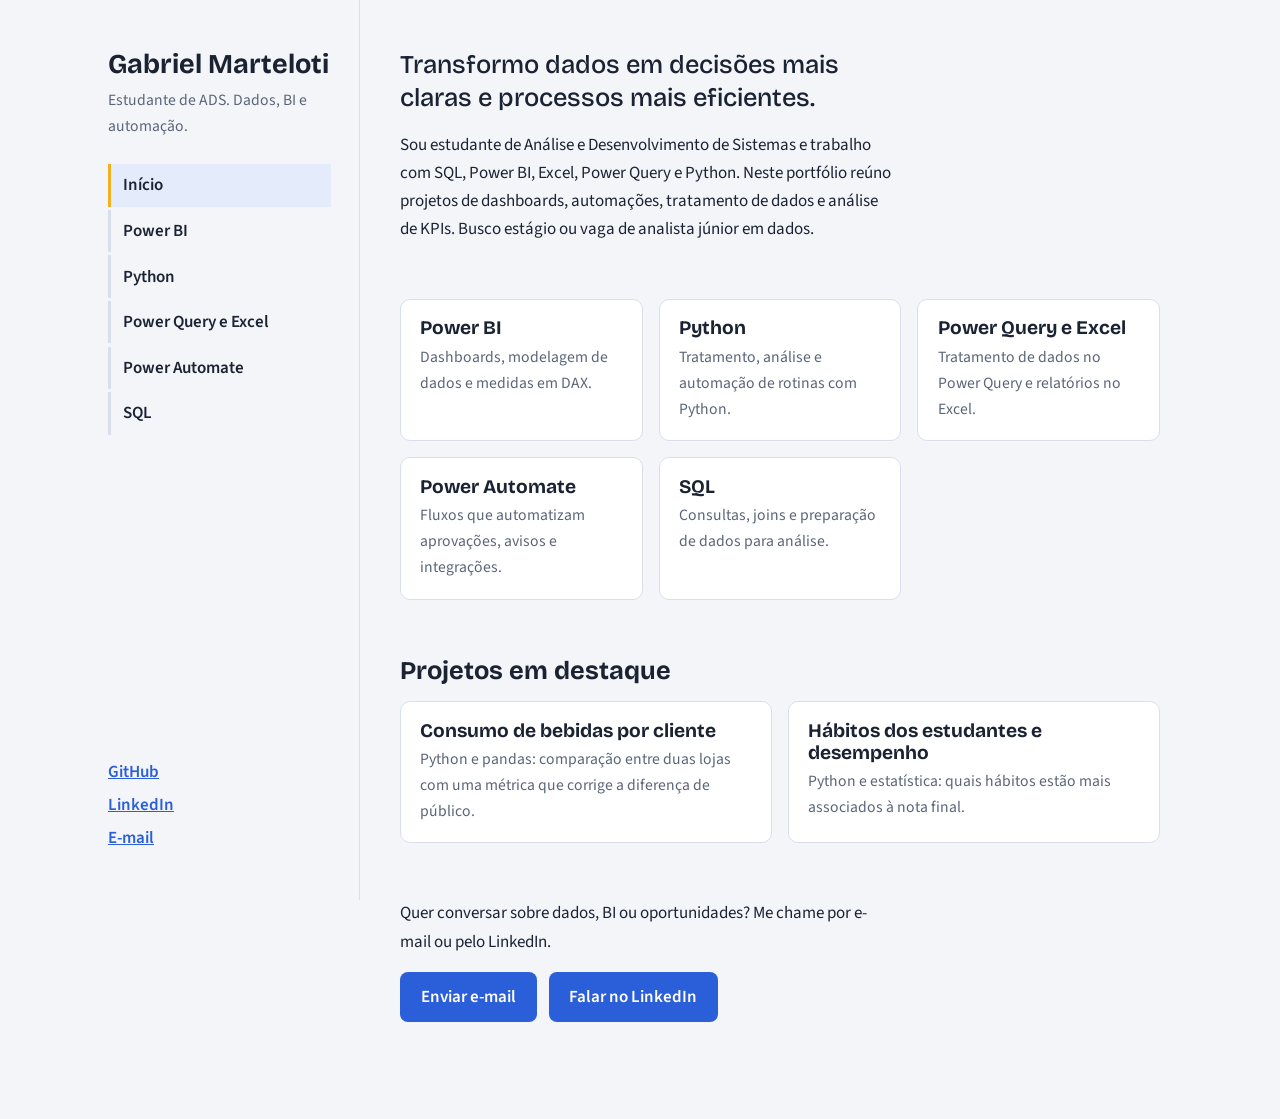
==== index.html @ fc74477e "Add files via upload" ====
<!DOCTYPE html>
<html lang="pt-BR">
<head>
<meta charset="utf-8">
<meta name="viewport" content="width=device-width, initial-scale=1">
<title>Portfólio de dados | Gabriel Marteloti</title>
<meta name="description" content="Portfólio de projetos de análise de dados de Gabriel Marteloti: Power BI, Python, Power Query, Power Automate e SQL.">
<link rel="preconnect" href="https://fonts.googleapis.com">
<link rel="preconnect" href="https://fonts.gstatic.com" crossorigin>
<link href="https://fonts.googleapis.com/css2?family=Bricolage+Grotesque:wght@500;700&family=Source+Sans+3:wght@400;600&display=swap" rel="stylesheet">
<link rel="stylesheet" href="style.css">
</head>
<body>
<div class="layout">
  <header class="rail">
    <div><a class="name" href="index.html">Gabriel Marteloti</a><p>Estudante de ADS. Dados, BI e automação.</p></div>
    <nav aria-label="Navegação">
      <a href="index.html" aria-current="page">Início</a>
      <a href="powerbi.html">Power BI</a>
      <a href="python.html">Python</a>
      <a href="powerquery.html">Power Query e Excel</a>
      <a href="powerautomate.html">Power Automate</a>
      <a href="sql.html">SQL</a>
    </nav>
    <div class="links"><a href="https://github.com/GabrielMarteloti">GitHub</a><a href="https://www.linkedin.com/in/gabriel-marteloti-815750329">LinkedIn</a><a href="mailto:gabrielcesarmarteloti@gmail.com">E-mail</a></div>
  </header>
  <main>
    <section>
      <p class="lead">Transformo dados em decisões mais claras e processos mais eficientes.</p>
      <p class="text">Sou estudante de Análise e Desenvolvimento de Sistemas e trabalho com SQL, Power BI, Excel, Power Query e Python. Neste portfólio reúno projetos de dashboards, automações, tratamento de dados e análise de KPIs. Busco estágio ou vaga de analista júnior em dados.</p>
    </section>
    <section>
      <div class="cards">
      <a class="card" href="powerbi.html"><h3>Power BI</h3><p>Dashboards, modelagem de dados e medidas em DAX.</p></a>
      <a class="card" href="python.html"><h3>Python</h3><p>Tratamento, análise e automação de rotinas com Python.</p></a>
      <a class="card" href="powerquery.html"><h3>Power Query e Excel</h3><p>Tratamento de dados no Power Query e relatórios no Excel.</p></a>
      <a class="card" href="powerautomate.html"><h3>Power Automate</h3><p>Fluxos que automatizam aprovações, avisos e integrações.</p></a>
      <a class="card" href="sql.html"><h3>SQL</h3><p>Consultas, joins e preparação de dados para análise.</p></a>
      </div>
    </section>
    <section>
      <h2 style="margin-bottom:1rem">Projetos em destaque</h2>
      <div class="cards">
        <a class="card" href="python.html#projeto-1"><h3>Consumo de bebidas por cliente</h3><p>Python e pandas: comparação entre duas lojas com uma métrica que corrige a diferença de público.</p></a>
        <a class="card" href="python.html#projeto-2"><h3>Hábitos dos estudantes e desempenho</h3><p>Python e estatística: quais hábitos estão mais associados à nota final.</p></a>
      </div>
    </section>
    <section>
      <p class="text">Quer conversar sobre dados, BI ou oportunidades? Me chame por e-mail ou pelo LinkedIn.</p>
      <p style="margin-top:1rem;display:flex;gap:.75rem;flex-wrap:wrap"><a class="cta" href="mailto:gabrielcesarmarteloti@gmail.com">Enviar e-mail</a><a class="cta" href="https://www.linkedin.com/in/gabriel-marteloti-815750329">Falar no LinkedIn</a></p>
    </section>
  </main>
</div>
<script src="script.js"></script>
</body>
</html>
---- style.css ----
:root{--bg:#f3f5f9;--surface:#fff;--ink:#1b2333;--muted:#5b6579;--line:#d9dfea;--blue:#2b5fd9;--amber:#f2b01e;--soft:#e4ecfc;--code:#0f1623;--codeink:#dbe4f5}
@media (prefers-color-scheme:dark){:root{--bg:#10151f;--surface:#171e2b;--ink:#e8ecf4;--muted:#9aa5ba;--line:#263045;--blue:#7ea2f5;--soft:#1d2a47;--code:#0b1018}}
*{box-sizing:border-box}html{scroll-behavior:smooth}
body{margin:0;background:var(--bg);color:var(--ink);font:400 1.0625rem/1.65 "Source Sans 3",system-ui,sans-serif}
h1,h2,h3,h4{font-family:"Bricolage Grotesque",system-ui,sans-serif;line-height:1.15;margin:0}
a{color:var(--blue)}a:focus-visible,button:focus-visible{outline:3px solid var(--amber);outline-offset:3px}
.layout{display:grid;grid-template-columns:280px 1fr;max-width:1120px;margin:0 auto}
.rail{position:sticky;top:0;align-self:start;height:100vh;padding:3rem 1.75rem;display:flex;flex-direction:column;gap:1.5rem;border-right:1px solid var(--line)}
.rail .name{font:700 1.7rem "Bricolage Grotesque",sans-serif;text-decoration:none;color:var(--ink)}
.rail p{margin:.4rem 0 0;color:var(--muted);font-size:.98rem}
.rail nav{display:flex;flex-direction:column;gap:.2rem}
.rail nav a{text-decoration:none;color:var(--ink);padding:.45rem .75rem;border-left:3px solid var(--line);font-weight:600}
.rail nav a:hover,.rail nav a[aria-current]{border-color:var(--amber);background:var(--soft)}
.links{margin-top:auto;display:flex;flex-direction:column;gap:.3rem;font-weight:600}
main{padding:3rem 2.5rem 5rem;min-width:0;display:flex;flex-direction:column;gap:3.5rem}
h1{font-size:2.4rem}.intro{max-width:62ch;color:var(--muted);margin:.75rem 0 0}
.lead{font:500 1.6rem/1.3 "Bricolage Grotesque",sans-serif;max-width:28ch;margin:0 0 1rem}
.text{max-width:62ch;margin:0}
.cards{display:grid;grid-template-columns:repeat(auto-fit,minmax(240px,1fr));gap:1rem}
.card{display:block;background:var(--surface);border:1px solid var(--line);border-radius:10px;padding:1.1rem 1.2rem;text-decoration:none;color:var(--ink)}
.card:hover{border-color:var(--blue)}.card h3{font-size:1.2rem;margin-bottom:.35rem}.card p{margin:0;color:var(--muted);font-size:.98rem}
.project{background:var(--surface);border:1px solid var(--line);border-radius:12px;padding:1.75rem;display:flex;flex-direction:column;gap:1.75rem}
.project>header h2{font-size:1.7rem}.tags{display:flex;flex-wrap:wrap;gap:.35rem;margin-top:.6rem}
.tags span{font-size:.85rem;font-weight:600;padding:.1rem .55rem;border-radius:4px;background:var(--soft);color:var(--blue)}
.block h3{font-size:1.15rem;margin-bottom:.7rem;padding-left:.7rem;border-left:3px solid var(--amber)}
.readme{border:1px solid var(--line);border-radius:8px;padding:1.1rem 1.25rem;max-width:72ch}
.readme h4{font-size:1rem;margin:1rem 0 .25rem}.readme h4:first-child{margin-top:0}.readme p,.readme ul{margin:0;color:var(--muted)}
.media{position:relative;aspect-ratio:16/9;border:2px dashed var(--line);border-radius:8px;display:grid;place-items:center;text-align:center;padding:1rem;color:var(--muted);overflow:hidden;background:var(--bg)}
.media iframe,.media video,.media img{position:absolute;inset:0;width:100%;height:100%;border:0;object-fit:contain}
.files{list-style:none;margin:0;padding:0;border:1px solid var(--line);border-radius:8px;overflow:hidden}
.files li{display:flex;flex-wrap:wrap;gap:.25rem 1rem;justify-content:space-between;padding:.7rem 1rem;border-top:1px solid var(--line)}
.files li:first-child{border-top:0}.files span{color:var(--muted);font-size:.95rem}
.code{border-radius:8px;overflow:hidden;background:var(--code);margin-bottom:.9rem}
.codebar{display:flex;justify-content:space-between;align-items:center;padding:.4rem .5rem .4rem 1rem;background:rgba(255,255,255,.07);color:var(--codeink);font-size:.9rem}
.codebar button{font:600 .85rem "Source Sans 3",sans-serif;padding:.25rem .7rem;border-radius:5px;border:1px solid rgba(255,255,255,.25);background:transparent;color:var(--codeink);cursor:pointer}
pre{margin:0;padding:1rem;overflow-x:auto;color:var(--codeink);font:.9rem/1.55 ui-monospace,Menlo,Consolas,monospace}
.repo{margin:0}.cta{display:inline-block;padding:.7rem 1.3rem;background:var(--blue);color:#fff;border-radius:8px;font-weight:600;text-decoration:none}
.note{color:var(--muted);font-size:.95rem;max-width:62ch;margin:0}
@media (max-width:820px){.layout{grid-template-columns:1fr}.rail{position:static;height:auto;border-right:0;border-bottom:1px solid var(--line);padding:1.75rem 1.25rem 1rem}
.rail nav{flex-direction:row;flex-wrap:wrap}.rail nav a{border-left:0;border-bottom:3px solid var(--line)}.links{margin-top:0;flex-direction:row;gap:1rem}
main{padding:2rem 1.25rem 4rem}.project{padding:1.1rem}h1{font-size:1.9rem}}
.gallery{display:grid;grid-template-columns:repeat(auto-fit,minmax(280px,1fr));gap:1rem}
.gallery a{display:block}.gallery img{width:100%;height:auto;border:1px solid var(--line);border-radius:8px;background:#fff}
.origin{border-left:3px solid var(--amber);padding:.6rem 1rem;background:var(--bg);border-radius:0 8px 8px 0;color:var(--muted);font-size:.97rem;max-width:72ch;margin:0}
.readme ol{margin:0;padding-left:1.2rem;color:var(--muted)}.readme li{margin:.15rem 0}
.minitable{width:100%;max-width:560px;border-collapse:collapse;font-size:.97rem;color:var(--muted)}
.minitable th,.minitable td{text-align:left;padding:.4rem .6rem;border-bottom:1px solid var(--line)}.minitable th{color:var(--ink)}
.actions{display:flex;flex-wrap:wrap;gap:.75rem;align-items:center;margin-top:.9rem}
@media (prefers-reduced-motion:reduce){html{scroll-behavior:auto}}
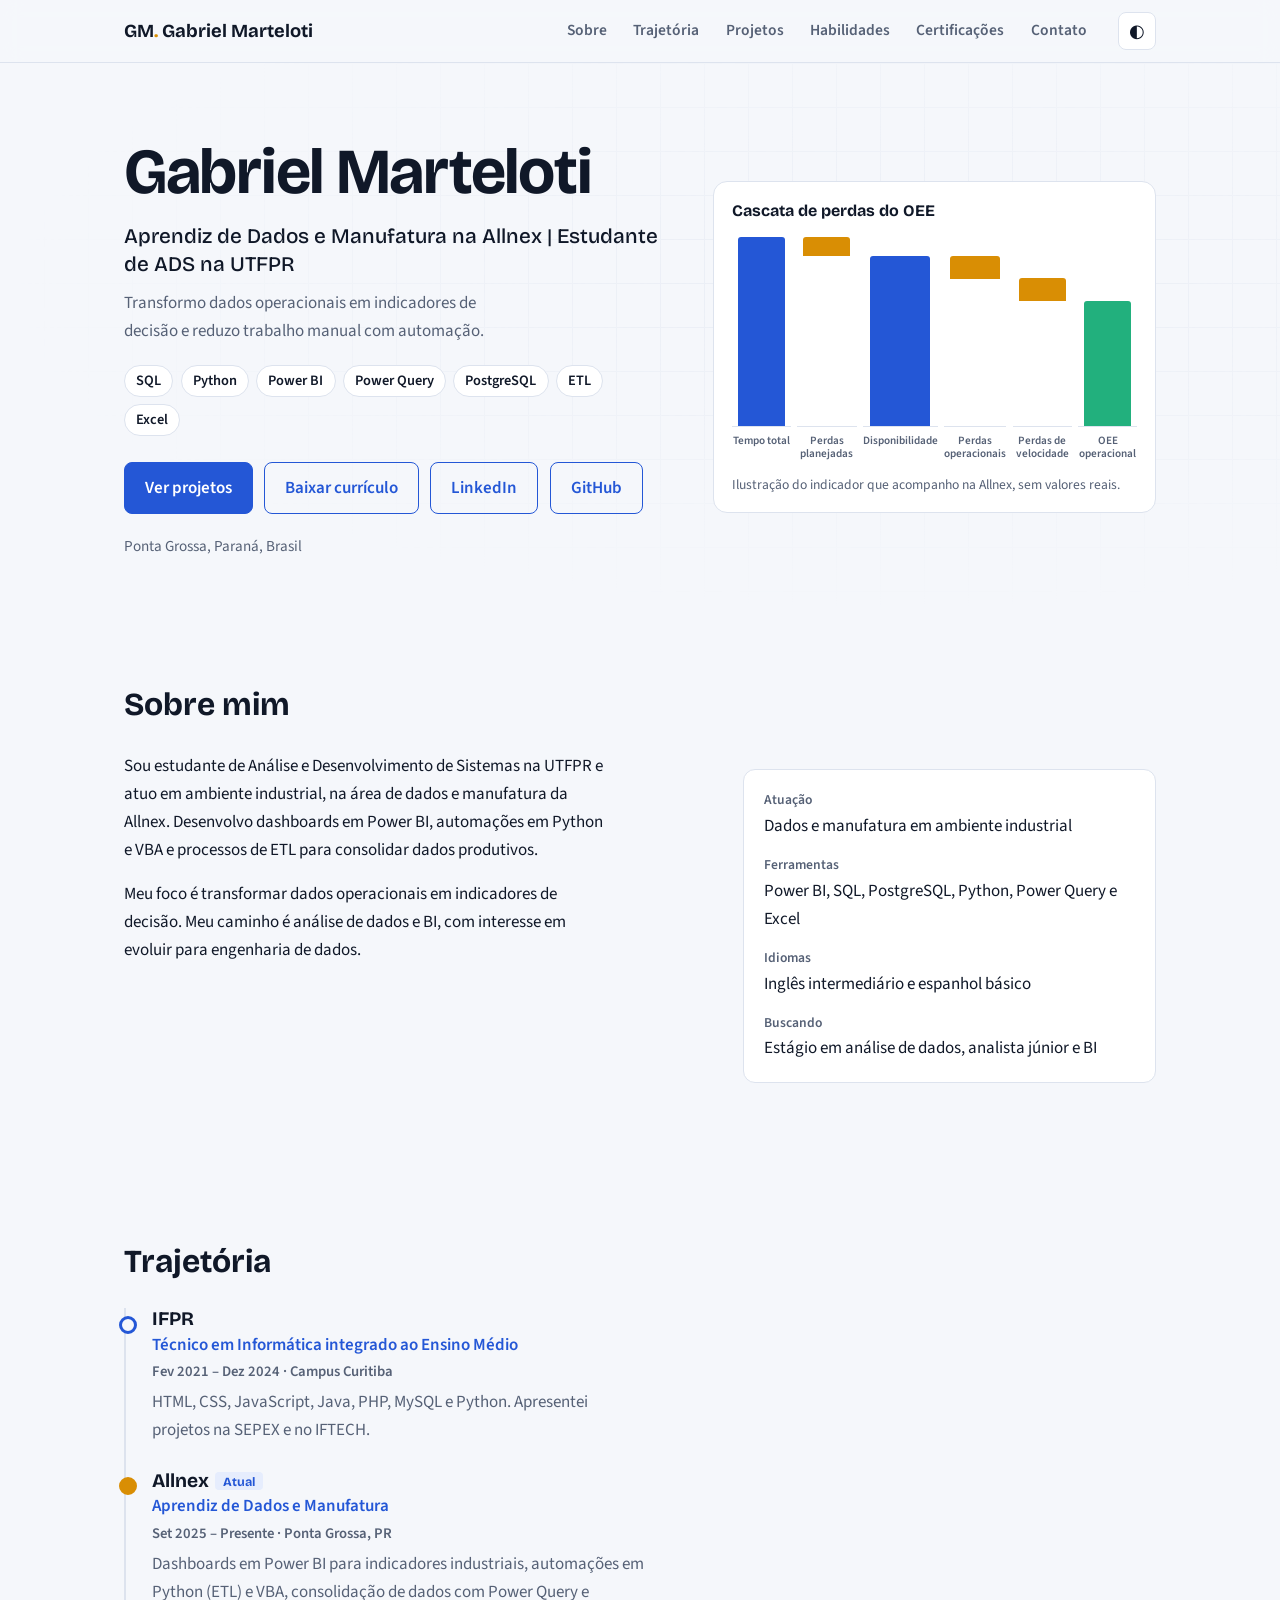
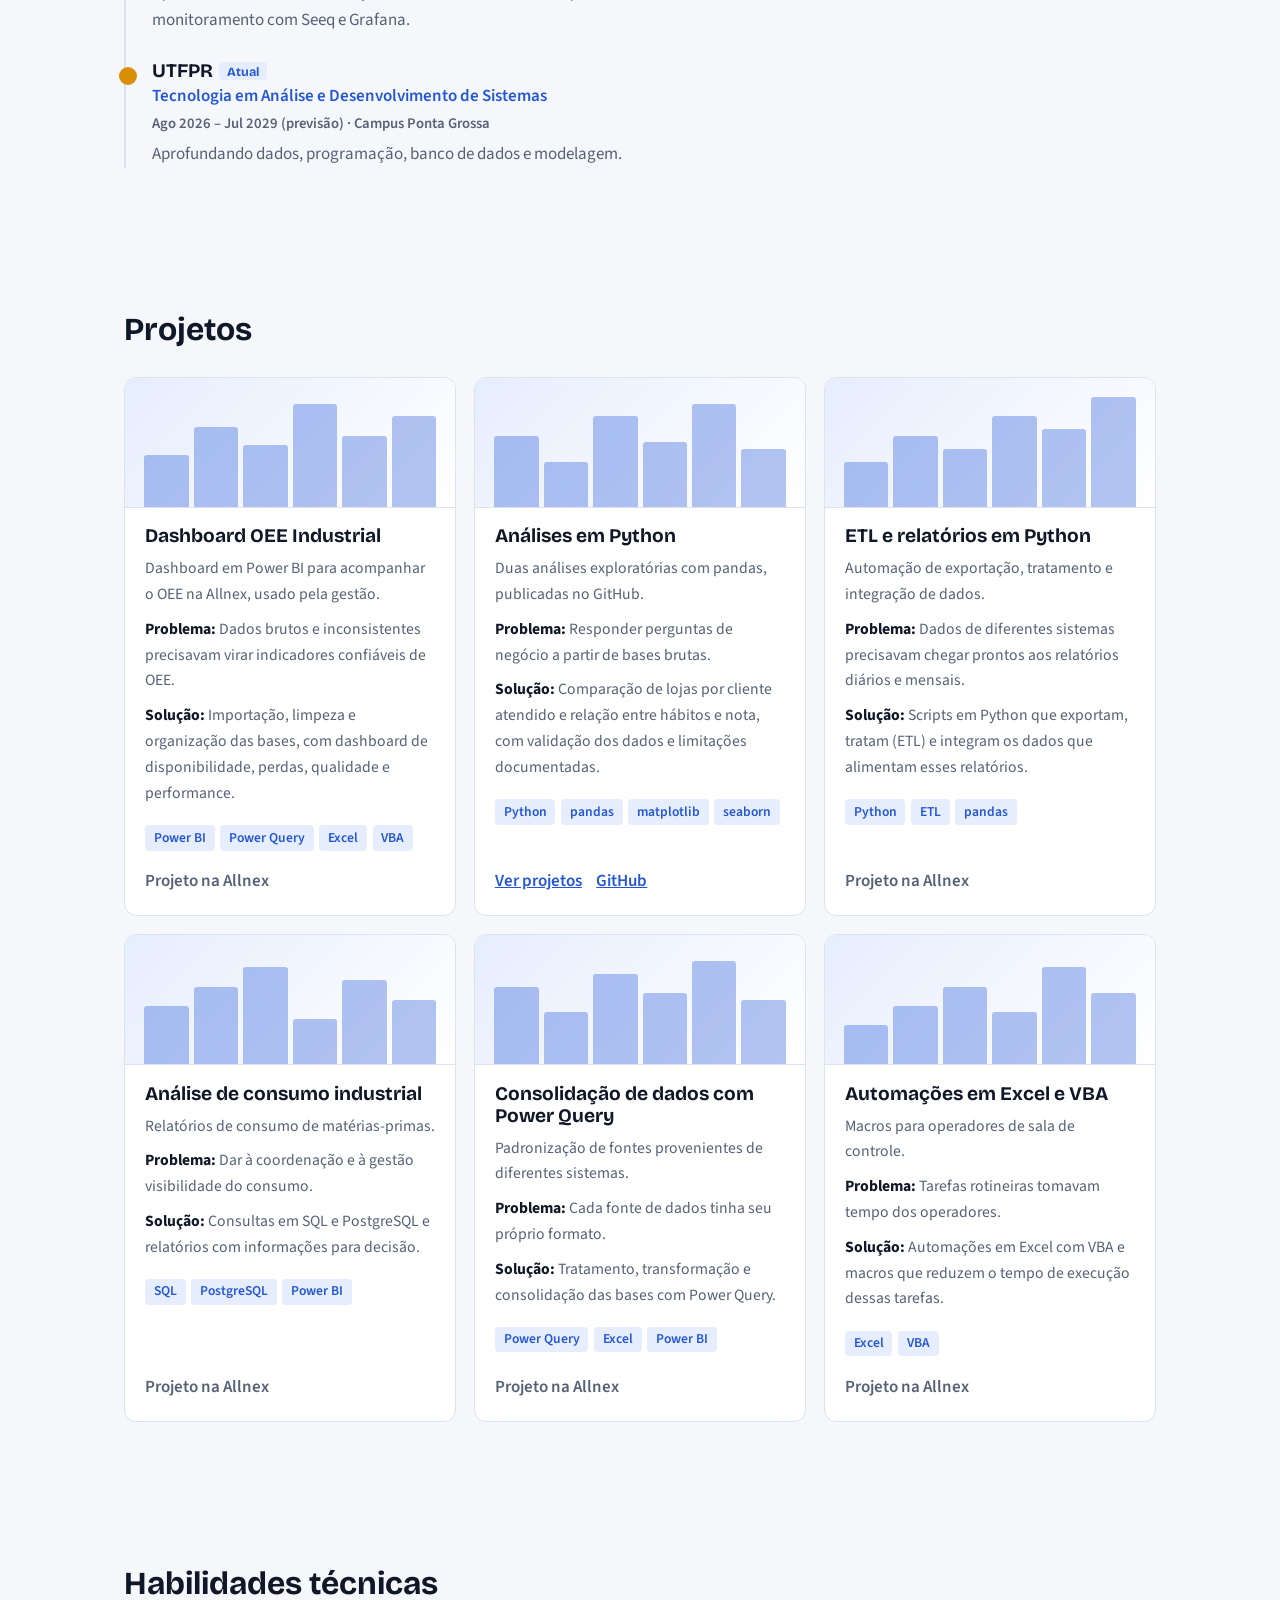
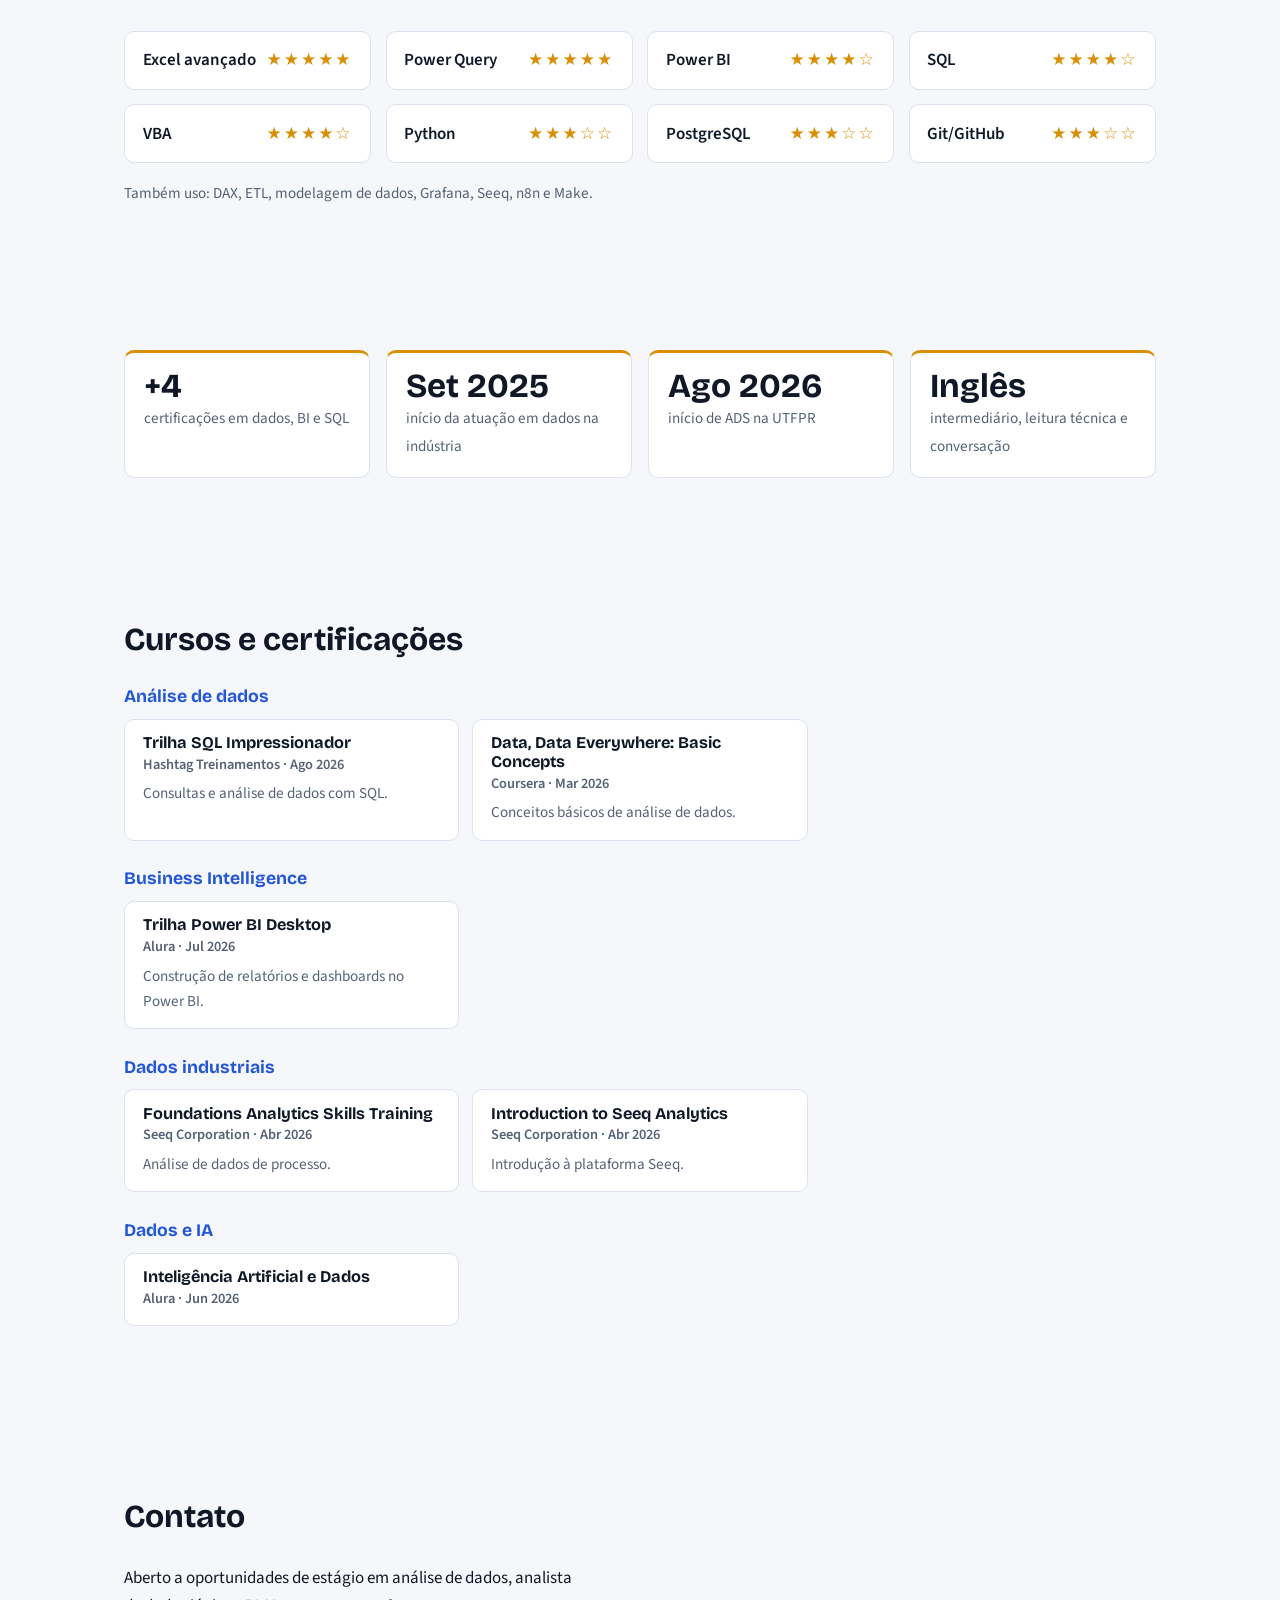
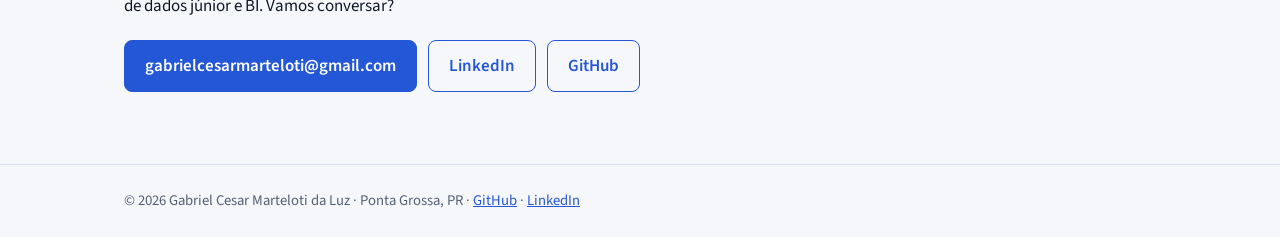
==== commit 2849a5e2: "Add files via upload" ====
--- a/index.html
+++ b/index.html
@@ -3,54 +3,99 @@
 <head>
 <meta charset="utf-8">
 <meta name="viewport" content="width=device-width, initial-scale=1">
-<title>Portfólio de dados | Gabriel Marteloti</title>
-<meta name="description" content="Portfólio de projetos de análise de dados de Gabriel Marteloti: Power BI, Python, Power Query, Power Automate e SQL.">
+<title>Analista de dados em formação | Gabriel Marteloti</title>
+<meta name="description" content="Portfólio de Gabriel Marteloti, aprendiz de dados na Allnex e estudante de ADS na UTFPR. SQL, Python, Power BI, Excel e Power Query.">
+<script>document.documentElement.classList.add('js');try{var t=localStorage.getItem('theme');if(t)document.documentElement.dataset.theme=t}catch(e){}</script>
 <link rel="preconnect" href="https://fonts.googleapis.com">
 <link rel="preconnect" href="https://fonts.gstatic.com" crossorigin>
 <link href="https://fonts.googleapis.com/css2?family=Bricolage+Grotesque:wght@500;700&family=Source+Sans+3:wght@400;600&display=swap" rel="stylesheet">
 <link rel="stylesheet" href="style.css">
 </head>
 <body>
-<div class="layout">
-  <header class="rail">
-    <div><a class="name" href="index.html">Gabriel Marteloti</a><p>Estudante de ADS. Dados, BI e automação.</p></div>
-    <nav aria-label="Navegação">
-      <a href="index.html" aria-current="page">Início</a>
-      <a href="powerbi.html">Power BI</a>
-      <a href="python.html">Python</a>
-      <a href="powerquery.html">Power Query e Excel</a>
-      <a href="powerautomate.html">Power Automate</a>
-      <a href="sql.html">SQL</a>
-    </nav>
-    <div class="links"><a href="https://github.com/GabrielMarteloti">GitHub</a><a href="https://www.linkedin.com/in/gabriel-marteloti-815750329">LinkedIn</a><a href="mailto:gabrielcesarmarteloti@gmail.com">E-mail</a></div>
-  </header>
-  <main>
-    <section>
-      <p class="lead">Transformo dados em decisões mais claras e processos mais eficientes.</p>
-      <p class="text">Sou estudante de Análise e Desenvolvimento de Sistemas e trabalho com SQL, Power BI, Excel, Power Query e Python. Neste portfólio reúno projetos de dashboards, automações, tratamento de dados e análise de KPIs. Busco estágio ou vaga de analista júnior em dados.</p>
-    </section>
-    <section>
-      <div class="cards">
-      <a class="card" href="powerbi.html"><h3>Power BI</h3><p>Dashboards, modelagem de dados e medidas em DAX.</p></a>
-      <a class="card" href="python.html"><h3>Python</h3><p>Tratamento, análise e automação de rotinas com Python.</p></a>
-      <a class="card" href="powerquery.html"><h3>Power Query e Excel</h3><p>Tratamento de dados no Power Query e relatórios no Excel.</p></a>
-      <a class="card" href="powerautomate.html"><h3>Power Automate</h3><p>Fluxos que automatizam aprovações, avisos e integrações.</p></a>
-      <a class="card" href="sql.html"><h3>SQL</h3><p>Consultas, joins e preparação de dados para análise.</p></a>
-      </div>
-    </section>
-    <section>
-      <h2 style="margin-bottom:1rem">Projetos em destaque</h2>
-      <div class="cards">
-        <a class="card" href="python.html#projeto-1"><h3>Consumo de bebidas por cliente</h3><p>Python e pandas: comparação entre duas lojas com uma métrica que corrige a diferença de público.</p></a>
-        <a class="card" href="python.html#projeto-2"><h3>Hábitos dos estudantes e desempenho</h3><p>Python e estatística: quais hábitos estão mais associados à nota final.</p></a>
-      </div>
-    </section>
-    <section>
-      <p class="text">Quer conversar sobre dados, BI ou oportunidades? Me chame por e-mail ou pelo LinkedIn.</p>
-      <p style="margin-top:1rem;display:flex;gap:.75rem;flex-wrap:wrap"><a class="cta" href="mailto:gabrielcesarmarteloti@gmail.com">Enviar e-mail</a><a class="cta" href="https://www.linkedin.com/in/gabriel-marteloti-815750329">Falar no LinkedIn</a></p>
-    </section>
-  </main>
-</div>
+<header class="top"><div class="wrap">
+  <a class="brand" href="index.html">GM<b>.</b> <span>Gabriel Marteloti</span></a>
+  <nav aria-label="Principal"><a href="#sobre">Sobre</a><a href="#trajetoria">Trajetória</a><a href="#projetos">Projetos</a><a href="#habilidades">Habilidades</a><a href="#certificacoes">Certificações</a><a href="#contato">Contato</a></nav>
+  <button class="theme" type="button" aria-label="Alternar tema claro e escuro">◐</button>
+</div></header>
+<main>
+<section class="hero"><div class="wrap">
+  <div>
+    <h1>Gabriel Marteloti</h1>
+    <p class="role">Aprendiz de Dados e Manufatura na Allnex | Estudante de ADS na UTFPR</p>
+    <p class="pitch">Transformo dados operacionais em indicadores de decisão e reduzo trabalho manual com automação.</p>
+    <div class="chips"><span>SQL</span><span>Python</span><span>Power BI</span><span>Power Query</span><span>PostgreSQL</span><span>ETL</span><span>Excel</span></div>
+    <div class="btns">
+      <a class="btn" href="#projetos">Ver projetos</a>
+      <a class="btn ghost" href="curriculo-gabriel-marteloti.pdf" download>Baixar currículo</a>
+      <a class="btn ghost" href="https://www.linkedin.com/in/gabriel-marteloti-815750329">LinkedIn</a>
+      <a class="btn ghost" href="https://github.com/GabrielMarteloti">GitHub</a>
+    </div>
+    <p class="loc">Ponta Grossa, Paraná, Brasil</p>
+  </div>
+  <figure class="fig" style="margin:0">
+    <h2>Cascata de perdas do OEE</h2>
+    <div class="wf" role="img" aria-label="Gráfico ilustrativo de cascata do OEE, do tempo total até o OEE operacional"><div class="col"><div class="stack"><div class="b total" style="--b:0%;--h:100%;--i:0"></div></div><span>Tempo total</span></div><div class="col"><div class="stack"><div class="b loss" style="--b:90%;--h:10%;--i:1"></div></div><span>Perdas planejadas</span></div><div class="col"><div class="stack"><div class="b total" style="--b:0%;--h:90%;--i:2"></div></div><span>Disponibilidade</span></div><div class="col"><div class="stack"><div class="b loss" style="--b:78%;--h:12%;--i:3"></div></div><span>Perdas operacionais</span></div><div class="col"><div class="stack"><div class="b loss" style="--b:66%;--h:12%;--i:4"></div></div><span>Perdas de velocidade</span></div><div class="col"><div class="stack"><div class="b final" style="--b:0%;--h:66%;--i:5"></div></div><span>OEE operacional</span></div></div>
+    <p>Ilustração do indicador que acompanho na Allnex, sem valores reais.</p>
+  </figure>
+</div></section>
+
+<section class="s" id="sobre"><div class="wrap">
+  <h2 class="reveal">Sobre mim</h2>
+  <div class="about reveal">
+    <div>
+      <p>Sou estudante de Análise e Desenvolvimento de Sistemas na UTFPR e atuo em ambiente industrial, na área de dados e manufatura da Allnex. Desenvolvo dashboards em Power BI, automações em Python e VBA e processos de ETL para consolidar dados produtivos.</p>
+      <p>Meu foco é transformar dados operacionais em indicadores de decisão. Meu caminho é análise de dados e BI, com interesse em evoluir para engenharia de dados.</p>
+    </div>
+    <dl class="facts">
+      <div><dt>Atuação</dt><dd>Dados e manufatura em ambiente industrial</dd></div>
+      <div><dt>Ferramentas</dt><dd>Power BI, SQL, PostgreSQL, Python, Power Query e Excel</dd></div>
+      <div><dt>Idiomas</dt><dd>Inglês intermediário e espanhol básico</dd></div>
+      <div><dt>Buscando</dt><dd>Estágio em análise de dados, analista júnior e BI</dd></div>
+    </dl>
+  </div>
+</div></section>
+
+<section class="s" id="trajetoria"><div class="wrap">
+  <h2 class="reveal">Trajetória</h2>
+  <ol class="tl"><li class="reveal"><h3>IFPR</h3><div class="who">Técnico em Informática integrado ao Ensino Médio</div><div class="when">Fev 2021 – Dez 2024 · Campus Curitiba</div><p>HTML, CSS, JavaScript, Java, PHP, MySQL e Python. Apresentei projetos na SEPEX e no IFTECH.</p></li><li class="reveal now"><h3>Allnex<span class=badge>Atual</span></h3><div class="who">Aprendiz de Dados e Manufatura</div><div class="when">Set 2025 – Presente · Ponta Grossa, PR</div><p>Dashboards em Power BI para indicadores industriais, automações em Python (ETL) e VBA, consolidação de dados com Power Query e monitoramento com Seeq e Grafana.</p></li><li class="reveal now"><h3>UTFPR<span class=badge>Atual</span></h3><div class="who">Tecnologia em Análise e Desenvolvimento de Sistemas</div><div class="when">Ago 2026 – Jul 2029 (previsão) · Campus Ponta Grossa</div><p>Aprofundando dados, programação, banco de dados e modelagem.</p></li></ol>
+</div></section>
+
+<section class="s" id="projetos"><div class="wrap">
+  <h2 class="reveal">Projetos</h2>
+  <div class="grid"><article class="pc reveal"><div class="thumb"><i style="height:40%"></i><i style="height:62%"></i><i style="height:48%"></i><i style="height:80%"></i><i style="height:55%"></i><i style="height:70%"></i><img src="imagens/projetos/oee.png" alt="Prévia do projeto Dashboard OEE Industrial" onerror="this.remove()"></div><div class="pcb"><h3>Dashboard OEE Industrial</h3><p>Dashboard em Power BI para acompanhar o OEE na Allnex, usado pela gestão.</p><p><strong>Problema:</strong> Dados brutos e inconsistentes precisavam virar indicadores confiáveis de OEE.</p><p><strong>Solução:</strong> Importação, limpeza e organização das bases, com dashboard de disponibilidade, perdas, qualidade e performance.</p><div class="tags"><span>Power BI</span><span>Power Query</span><span>Excel</span><span>VBA</span></div><div class="links"><span class="soon">Projeto na Allnex</span></div></div></article><article class="pc reveal"><div class="thumb"><i style="height:55%"></i><i style="height:35%"></i><i style="height:70%"></i><i style="height:50%"></i><i style="height:80%"></i><i style="height:45%"></i><img src="imagens/projetos/py.png" alt="Prévia do projeto Análises em Python" onerror="this.remove()"></div><div class="pcb"><h3>Análises em Python</h3><p>Duas análises exploratórias com pandas, publicadas no GitHub.</p><p><strong>Problema:</strong> Responder perguntas de negócio a partir de bases brutas.</p><p><strong>Solução:</strong> Comparação de lojas por cliente atendido e relação entre hábitos e nota, com validação dos dados e limitações documentadas.</p><div class="tags"><span>Python</span><span>pandas</span><span>matplotlib</span><span>seaborn</span></div><div class="links"><a href="python.html">Ver projetos</a><a href="https://github.com/GabrielMarteloti">GitHub</a></div></div></article><article class="pc reveal"><div class="thumb"><i style="height:35%"></i><i style="height:55%"></i><i style="height:45%"></i><i style="height:70%"></i><i style="height:60%"></i><i style="height:85%"></i><img src="imagens/projetos/etl.png" alt="Prévia do projeto ETL e relatórios em Python" onerror="this.remove()"></div><div class="pcb"><h3>ETL e relatórios em Python</h3><p>Automação de exportação, tratamento e integração de dados.</p><p><strong>Problema:</strong> Dados de diferentes sistemas precisavam chegar prontos aos relatórios diários e mensais.</p><p><strong>Solução:</strong> Scripts em Python que exportam, tratam (ETL) e integram os dados que alimentam esses relatórios.</p><div class="tags"><span>Python</span><span>ETL</span><span>pandas</span></div><div class="links"><span class="soon">Projeto na Allnex</span></div></div></article><article class="pc reveal"><div class="thumb"><i style="height:45%"></i><i style="height:60%"></i><i style="height:75%"></i><i style="height:35%"></i><i style="height:65%"></i><i style="height:50%"></i><img src="imagens/projetos/sql.png" alt="Prévia do projeto Análise de consumo industrial" onerror="this.remove()"></div><div class="pcb"><h3>Análise de consumo industrial</h3><p>Relatórios de consumo de matérias-primas.</p><p><strong>Problema:</strong> Dar à coordenação e à gestão visibilidade do consumo.</p><p><strong>Solução:</strong> Consultas em SQL e PostgreSQL e relatórios com informações para decisão.</p><div class="tags"><span>SQL</span><span>PostgreSQL</span><span>Power BI</span></div><div class="links"><span class="soon">Projeto na Allnex</span></div></div></article><article class="pc reveal"><div class="thumb"><i style="height:60%"></i><i style="height:40%"></i><i style="height:70%"></i><i style="height:55%"></i><i style="height:80%"></i><i style="height:50%"></i><img src="imagens/projetos/pq.png" alt="Prévia do projeto Consolidação de dados com Power Query" onerror="this.remove()"></div><div class="pcb"><h3>Consolidação de dados com Power Query</h3><p>Padronização de fontes provenientes de diferentes sistemas.</p><p><strong>Problema:</strong> Cada fonte de dados tinha seu próprio formato.</p><p><strong>Solução:</strong> Tratamento, transformação e consolidação das bases com Power Query.</p><div class="tags"><span>Power Query</span><span>Excel</span><span>Power BI</span></div><div class="links"><span class="soon">Projeto na Allnex</span></div></div></article><article class="pc reveal"><div class="thumb"><i style="height:30%"></i><i style="height:45%"></i><i style="height:60%"></i><i style="height:40%"></i><i style="height:75%"></i><i style="height:55%"></i><img src="imagens/projetos/vba.png" alt="Prévia do projeto Automações em Excel e VBA" onerror="this.remove()"></div><div class="pcb"><h3>Automações em Excel e VBA</h3><p>Macros para operadores de sala de controle.</p><p><strong>Problema:</strong> Tarefas rotineiras tomavam tempo dos operadores.</p><p><strong>Solução:</strong> Automações em Excel com VBA e macros que reduzem o tempo de execução dessas tarefas.</p><div class="tags"><span>Excel</span><span>VBA</span></div><div class="links"><span class="soon">Projeto na Allnex</span></div></div></article></div>
+</div></section>
+
+<section class="s" id="habilidades"><div class="wrap">
+  <h2 class="reveal">Habilidades técnicas</h2>
+  <div class="skills"><div class="sk reveal"><b>Excel avançado</b><span class="st" role="img" aria-label="5 de 5">★★★★★</span></div><div class="sk reveal"><b>Power Query</b><span class="st" role="img" aria-label="5 de 5">★★★★★</span></div><div class="sk reveal"><b>Power BI</b><span class="st" role="img" aria-label="4 de 5">★★★★☆</span></div><div class="sk reveal"><b>SQL</b><span class="st" role="img" aria-label="4 de 5">★★★★☆</span></div><div class="sk reveal"><b>VBA</b><span class="st" role="img" aria-label="4 de 5">★★★★☆</span></div><div class="sk reveal"><b>Python</b><span class="st" role="img" aria-label="3 de 5">★★★☆☆</span></div><div class="sk reveal"><b>PostgreSQL</b><span class="st" role="img" aria-label="3 de 5">★★★☆☆</span></div><div class="sk reveal"><b>Git/GitHub</b><span class="st" role="img" aria-label="3 de 5">★★★☆☆</span></div></div>
+  <p class="note reveal" style="margin-top:1.1rem">Também uso: DAX, ETL, modelagem de dados, Grafana, Seeq, n8n e Make.</p>
+</div></section>
+
+<section class="s"><div class="wrap">
+  <div class="stats reveal">
+    <div class="stat"><strong data-count="6">+6</strong><span>certificações em dados, BI e SQL</span></div>
+    <div class="stat"><strong>Set 2025</strong><span>início da atuação em dados na indústria</span></div>
+    <div class="stat"><strong>Ago 2026</strong><span>início de ADS na UTFPR</span></div>
+    <div class="stat"><strong>Inglês</strong><span>intermediário, leitura técnica e conversação</span></div>
+  </div>
+</div></section>
+
+<section class="s" id="certificacoes"><div class="wrap">
+  <h2 class="reveal">Cursos e certificações</h2>
+  <div class="cgroup"><h3>Análise de dados</h3><div class="cgrid"><div class="cc reveal"><h4>Trilha SQL Impressionador</h4><div class=meta>Hashtag Treinamentos · Ago 2026</div><p>Consultas e análise de dados com SQL.</p></div><div class="cc reveal"><h4>Data, Data Everywhere: Basic Concepts</h4><div class=meta>Coursera · Mar 2026</div><p>Conceitos básicos de análise de dados.</p></div></div></div><div class="cgroup"><h3>Business Intelligence</h3><div class="cgrid"><div class="cc reveal"><h4>Trilha Power BI Desktop</h4><div class=meta>Alura · Jul 2026</div><p>Construção de relatórios e dashboards no Power BI.</p></div></div></div><div class="cgroup"><h3>Dados industriais</h3><div class="cgrid"><div class="cc reveal"><h4>Foundations Analytics Skills Training</h4><div class=meta>Seeq Corporation · Abr 2026</div><p>Análise de dados de processo.</p></div><div class="cc reveal"><h4>Introduction to Seeq Analytics</h4><div class=meta>Seeq Corporation · Abr 2026</div><p>Introdução à plataforma Seeq.</p></div></div></div><div class="cgroup"><h3>Dados e IA</h3><div class="cgrid"><div class="cc reveal"><h4>Inteligência Artificial e Dados</h4><div class=meta>Alura · Jun 2026</div></div></div></div>
+</div></section>
+
+<section class="s contact" id="contato"><div class="wrap">
+  <h2 class="reveal">Contato</h2>
+  <p class="reveal">Aberto a oportunidades de estágio em análise de dados, analista de dados júnior e BI. Vamos conversar?</p>
+  <div class="btns reveal">
+    <a class="btn" href="mailto:gabrielcesarmarteloti@gmail.com">gabrielcesarmarteloti@gmail.com</a>
+    <a class="btn ghost" href="https://www.linkedin.com/in/gabriel-marteloti-815750329">LinkedIn</a>
+    <a class="btn ghost" href="https://github.com/GabrielMarteloti">GitHub</a>
+  </div>
+</div></section>
+</main>
+<footer><div class="wrap">© 2026 Gabriel Cesar Marteloti da Luz · Ponta Grossa, PR · <a href="https://github.com/GabrielMarteloti">GitHub</a> · <a href="https://www.linkedin.com/in/gabriel-marteloti-815750329">LinkedIn</a></div></footer>
 <script src="script.js"></script>
 </body>
 </html>
--- a/style.css
+++ b/style.css
@@ -1,49 +1,96 @@
-:root{--bg:#f3f5f9;--surface:#fff;--ink:#1b2333;--muted:#5b6579;--line:#d9dfea;--blue:#2b5fd9;--amber:#f2b01e;--soft:#e4ecfc;--code:#0f1623;--codeink:#dbe4f5}
-@media (prefers-color-scheme:dark){:root{--bg:#10151f;--surface:#171e2b;--ink:#e8ecf4;--muted:#9aa5ba;--line:#263045;--blue:#7ea2f5;--soft:#1d2a47;--code:#0b1018}}
-*{box-sizing:border-box}html{scroll-behavior:smooth}
+:root{--bg:#f5f7fb;--surface:#fff;--ink:#101828;--muted:#566176;--line:#dde3ee;--blue:#2457d6;--soft:#e6edfd;--amber:#d98e04;--code:#0f1623;--codeink:#dbe4f5}
+@media (prefers-color-scheme:dark){:root:not([data-theme="light"]){--bg:#0a0f1a;--surface:#121a2a;--ink:#e8edf7;--muted:#97a4bd;--line:#223049;--blue:#6e9bff;--soft:#172544;--amber:#f2b01e;--code:#070b12}}
+:root[data-theme="dark"]{--bg:#0a0f1a;--surface:#121a2a;--ink:#e8edf7;--muted:#97a4bd;--line:#223049;--blue:#6e9bff;--soft:#172544;--amber:#f2b01e;--code:#070b12}
+*{box-sizing:border-box}html{scroll-behavior:smooth;scroll-padding-top:70px}
 body{margin:0;background:var(--bg);color:var(--ink);font:400 1.0625rem/1.65 "Source Sans 3",system-ui,sans-serif}
 h1,h2,h3,h4{font-family:"Bricolage Grotesque",system-ui,sans-serif;line-height:1.15;margin:0}
 a{color:var(--blue)}a:focus-visible,button:focus-visible{outline:3px solid var(--amber);outline-offset:3px}
-.layout{display:grid;grid-template-columns:280px 1fr;max-width:1120px;margin:0 auto}
-.rail{position:sticky;top:0;align-self:start;height:100vh;padding:3rem 1.75rem;display:flex;flex-direction:column;gap:1.5rem;border-right:1px solid var(--line)}
-.rail .name{font:700 1.7rem "Bricolage Grotesque",sans-serif;text-decoration:none;color:var(--ink)}
-.rail p{margin:.4rem 0 0;color:var(--muted);font-size:.98rem}
-.rail nav{display:flex;flex-direction:column;gap:.2rem}
-.rail nav a{text-decoration:none;color:var(--ink);padding:.45rem .75rem;border-left:3px solid var(--line);font-weight:600}
-.rail nav a:hover,.rail nav a[aria-current]{border-color:var(--amber);background:var(--soft)}
-.links{margin-top:auto;display:flex;flex-direction:column;gap:.3rem;font-weight:600}
-main{padding:3rem 2.5rem 5rem;min-width:0;display:flex;flex-direction:column;gap:3.5rem}
-h1{font-size:2.4rem}.intro{max-width:62ch;color:var(--muted);margin:.75rem 0 0}
-.lead{font:500 1.6rem/1.3 "Bricolage Grotesque",sans-serif;max-width:28ch;margin:0 0 1rem}
-.text{max-width:62ch;margin:0}
-.cards{display:grid;grid-template-columns:repeat(auto-fit,minmax(240px,1fr));gap:1rem}
-.card{display:block;background:var(--surface);border:1px solid var(--line);border-radius:10px;padding:1.1rem 1.2rem;text-decoration:none;color:var(--ink)}
-.card:hover{border-color:var(--blue)}.card h3{font-size:1.2rem;margin-bottom:.35rem}.card p{margin:0;color:var(--muted);font-size:.98rem}
+.wrap{max-width:1080px;margin:0 auto;padding:0 1.5rem}
+.top{position:sticky;top:0;z-index:20;background:color-mix(in srgb,var(--bg) 88%,transparent);backdrop-filter:blur(10px);border-bottom:1px solid var(--line)}
+.top .wrap{display:flex;align-items:center;gap:1.25rem;height:62px}
+.brand{font:700 1.15rem "Bricolage Grotesque",sans-serif;color:var(--ink);text-decoration:none;white-space:nowrap}
+.brand b{color:var(--amber)}
+.top nav{display:flex;gap:.25rem;margin-left:auto;overflow-x:auto;scrollbar-width:none}
+.top nav a{color:var(--muted);text-decoration:none;font-weight:600;font-size:.97rem;padding:.4rem .7rem;border-radius:6px;white-space:nowrap}
+.top nav a:hover{color:var(--ink);background:var(--soft)}
+.theme{font-size:1.1rem;width:38px;height:38px;border-radius:8px;border:1px solid var(--line);background:var(--surface);color:var(--ink);cursor:pointer;flex:none}
+section.s{padding:4.5rem 0}section.s h2{font-size:2rem;margin-bottom:1.75rem}
+.hero{position:relative;padding:4.5rem 0 3.5rem;overflow:hidden}
+.hero::before{content:"";position:absolute;inset:0;background-image:linear-gradient(var(--line) 1px,transparent 1px),linear-gradient(90deg,var(--line) 1px,transparent 1px);background-size:44px 44px;opacity:.5;-webkit-mask-image:radial-gradient(ellipse at 70% 40%,#000 0,transparent 70%);mask-image:radial-gradient(ellipse at 70% 40%,#000 0,transparent 70%)}
+.hero .wrap{position:relative;display:grid;grid-template-columns:1.1fr .9fr;gap:3rem;align-items:center}
+.hero h1{font-size:clamp(2.6rem,6vw,4rem);letter-spacing:-.02em}
+.role{font:500 1.3rem/1.35 "Bricolage Grotesque",sans-serif;margin:.9rem 0 .6rem}
+.pitch{color:var(--muted);max-width:46ch;margin:0 0 1.25rem}
+.chips{display:flex;flex-wrap:wrap;gap:.45rem;margin-bottom:1.6rem}
+.chips span{font-weight:600;font-size:.9rem;padding:.2rem .7rem;border:1px solid var(--line);border-radius:999px;background:var(--surface)}
+.btns{display:flex;flex-wrap:wrap;gap:.7rem}
+.btn,.cta{display:inline-block;padding:.7rem 1.25rem;border-radius:8px;font-weight:600;text-decoration:none;border:1px solid var(--blue);background:var(--blue);color:#fff}
+.dark-text{color:#fff}
+.btn.ghost{background:transparent;color:var(--blue)}.btn:hover,.cta:hover{filter:brightness(1.12)}
+.loc{margin:1.25rem 0 0;color:var(--muted);font-size:.95rem}
+.fig{background:var(--surface);border:1px solid var(--line);border-radius:14px;padding:1.25rem 1.1rem 1rem}
+.fig h2{font-size:1rem;margin-bottom:1rem}.fig p{margin:.8rem 0 0;color:var(--muted);font-size:.85rem}
+.wf{display:grid;grid-template-columns:repeat(6,1fr);gap:.4rem}
+.col span{display:block;font-size:.7rem;line-height:1.2;color:var(--muted);text-align:center;margin-top:.45rem;font-weight:600}
+.stack{position:relative;height:190px;border-bottom:1px solid var(--line)}
+.b{position:absolute;left:10%;right:10%;bottom:var(--b);height:var(--h);border-radius:3px 3px 0 0;transform-origin:bottom;animation:grow .8s cubic-bezier(.2,.7,.2,1) both;animation-delay:calc(var(--i)*.12s)}
+.b.total{background:var(--blue)}.b.loss{background:var(--amber)}.b.final{background:#22b07d}
+@keyframes grow{from{transform:scaleY(0)}to{transform:scaleY(1)}}
+.about{display:grid;grid-template-columns:1.4fr 1fr;gap:2.5rem}.about p{margin:0 0 1rem;max-width:60ch}
+.facts{background:var(--surface);border:1px solid var(--line);border-radius:12px;padding:1.2rem 1.3rem;display:flex;flex-direction:column;gap:.9rem;align-self:start}
+.facts dt{font-weight:600;font-size:.85rem;color:var(--muted)}.facts dd{margin:0}
+.tl{list-style:none;margin:0;padding:0 0 0 1.6rem;border-left:2px solid var(--line);display:flex;flex-direction:column;gap:1.6rem}
+.tl li{position:relative}.tl li::before{content:"";position:absolute;left:calc(-1.6rem - 7px);top:.45rem;width:12px;height:12px;border-radius:50%;background:var(--bg);border:3px solid var(--blue)}
+.tl li.now::before{background:var(--amber);border-color:var(--amber)}
+.tl .when{color:var(--muted);font-size:.92rem;font-weight:600;margin-top:.1rem}.tl h3{font-size:1.2rem}.tl .who{color:var(--blue);font-weight:600}.tl p{margin:.25rem 0 0;color:var(--muted);max-width:62ch}
+.badge{font-size:.78rem;font-weight:700;padding:.1rem .5rem;border-radius:4px;background:var(--soft);color:var(--blue);margin-left:.4rem;vertical-align:middle}
+.grid{display:grid;grid-template-columns:repeat(auto-fill,minmax(310px,1fr));gap:1.1rem}
+.pc{background:var(--surface);border:1px solid var(--line);border-radius:12px;overflow:hidden;display:flex;flex-direction:column}
+.thumb{position:relative;height:130px;background:linear-gradient(135deg,var(--soft),var(--surface));display:flex;align-items:flex-end;gap:5px;padding:0 1.2rem;border-bottom:1px solid var(--line)}
+.thumb i{flex:1;background:var(--blue);opacity:.35;border-radius:3px 3px 0 0}
+.thumb img{position:absolute;inset:0;width:100%;height:100%;object-fit:cover}
+.pcb{padding:1.1rem 1.25rem 1.25rem;display:flex;flex-direction:column;gap:.55rem;flex:1}
+.pcb h3{font-size:1.2rem}.pcb p{margin:0;color:var(--muted);font-size:.98rem}.pcb p strong{color:var(--ink)}
+.pcb .links{margin-top:auto;padding-top:.5rem;display:flex;flex-wrap:wrap;gap:.9rem;font-weight:600}
+.soon{color:var(--muted);font-weight:600}
+.skills{display:grid;grid-template-columns:repeat(auto-fill,minmax(230px,1fr));gap:.9rem}
+.sk{background:var(--surface);border:1px solid var(--line);border-radius:10px;padding:.9rem 1.1rem;display:flex;justify-content:space-between;align-items:center;gap:.5rem}
+.sk b{font-weight:600}.sk .st{color:var(--amber);letter-spacing:2px;white-space:nowrap}
+.stats{display:grid;grid-template-columns:repeat(auto-fit,minmax(170px,1fr));gap:1rem}
+.stat{background:var(--surface);border:1px solid var(--line);border-top:3px solid var(--amber);border-radius:10px;padding:1.1rem 1.2rem}
+.stat strong{display:block;font:700 2.1rem/1 "Bricolage Grotesque",sans-serif}.stat span{color:var(--muted);font-size:.95rem}
+.cgroup{margin-bottom:1.8rem}.cgroup h3{font-size:1.1rem;margin-bottom:.7rem;color:var(--blue)}
+.cgrid{display:grid;grid-template-columns:repeat(auto-fill,minmax(250px,1fr));gap:.8rem}
+.cc{background:var(--surface);border:1px solid var(--line);border-radius:10px;padding:.9rem 1.1rem}
+.cc h4{font-size:1.02rem}.cc .meta{color:var(--muted);font-size:.9rem;font-weight:600}.cc p{margin:.3rem 0 0;color:var(--muted);font-size:.95rem}
+.contact p{max-width:56ch;margin:0 0 1.25rem}
+footer{border-top:1px solid var(--line);padding:1.5rem 0;color:var(--muted);font-size:.92rem}
+.reveal{opacity:1}
+html.js .reveal{opacity:0;transform:translateY(16px);transition:opacity .6s ease,transform .6s ease}
+html.js .reveal.in{opacity:1;transform:none}
+/* páginas de tecnologia */
+.page{display:flex;flex-direction:column;gap:2rem;padding:2.5rem 1.5rem 4rem}
+.page h1{font-size:2.4rem}.intro{max-width:62ch;color:var(--muted);margin:.75rem 0 0}
+.tabs{display:flex;flex-wrap:wrap;gap:.5rem}.tabs a{padding:.35rem .9rem;border:1px solid var(--line);border-radius:999px;text-decoration:none;font-weight:600;color:var(--ink);background:var(--surface)}
+.tabs a[aria-current]{background:var(--blue);border-color:var(--blue);color:#fff}
 .project{background:var(--surface);border:1px solid var(--line);border-radius:12px;padding:1.75rem;display:flex;flex-direction:column;gap:1.75rem}
 .project>header h2{font-size:1.7rem}.tags{display:flex;flex-wrap:wrap;gap:.35rem;margin-top:.6rem}
 .tags span{font-size:.85rem;font-weight:600;padding:.1rem .55rem;border-radius:4px;background:var(--soft);color:var(--blue)}
 .block h3{font-size:1.15rem;margin-bottom:.7rem;padding-left:.7rem;border-left:3px solid var(--amber)}
 .readme{border:1px solid var(--line);border-radius:8px;padding:1.1rem 1.25rem;max-width:72ch}
-.readme h4{font-size:1rem;margin:1rem 0 .25rem}.readme h4:first-child{margin-top:0}.readme p,.readme ul{margin:0;color:var(--muted)}
+.readme h4{font-size:1rem;margin:1rem 0 .25rem}.readme h4:first-child{margin-top:0}.readme p,.readme ul,.readme ol{margin:0;color:var(--muted)}.readme ol{padding-left:1.2rem}.readme li{margin:.15rem 0}
 .media{position:relative;aspect-ratio:16/9;border:2px dashed var(--line);border-radius:8px;display:grid;place-items:center;text-align:center;padding:1rem;color:var(--muted);overflow:hidden;background:var(--bg)}
 .media iframe,.media video,.media img{position:absolute;inset:0;width:100%;height:100%;border:0;object-fit:contain}
 .files{list-style:none;margin:0;padding:0;border:1px solid var(--line);border-radius:8px;overflow:hidden}
-.files li{display:flex;flex-wrap:wrap;gap:.25rem 1rem;justify-content:space-between;padding:.7rem 1rem;border-top:1px solid var(--line)}
-.files li:first-child{border-top:0}.files span{color:var(--muted);font-size:.95rem}
+.files li{display:flex;flex-wrap:wrap;gap:.25rem 1rem;justify-content:space-between;padding:.7rem 1rem;border-top:1px solid var(--line)}.files li:first-child{border-top:0}.files span{color:var(--muted);font-size:.95rem}
 .code{border-radius:8px;overflow:hidden;background:var(--code);margin-bottom:.9rem}
 .codebar{display:flex;justify-content:space-between;align-items:center;padding:.4rem .5rem .4rem 1rem;background:rgba(255,255,255,.07);color:var(--codeink);font-size:.9rem}
 .codebar button{font:600 .85rem "Source Sans 3",sans-serif;padding:.25rem .7rem;border-radius:5px;border:1px solid rgba(255,255,255,.25);background:transparent;color:var(--codeink);cursor:pointer}
 pre{margin:0;padding:1rem;overflow-x:auto;color:var(--codeink);font:.9rem/1.55 ui-monospace,Menlo,Consolas,monospace}
-.repo{margin:0}.cta{display:inline-block;padding:.7rem 1.3rem;background:var(--blue);color:#fff;border-radius:8px;font-weight:600;text-decoration:none}
-.note{color:var(--muted);font-size:.95rem;max-width:62ch;margin:0}
-@media (max-width:820px){.layout{grid-template-columns:1fr}.rail{position:static;height:auto;border-right:0;border-bottom:1px solid var(--line);padding:1.75rem 1.25rem 1rem}
-.rail nav{flex-direction:row;flex-wrap:wrap}.rail nav a{border-left:0;border-bottom:3px solid var(--line)}.links{margin-top:0;flex-direction:row;gap:1rem}
-main{padding:2rem 1.25rem 4rem}.project{padding:1.1rem}h1{font-size:1.9rem}}
-.gallery{display:grid;grid-template-columns:repeat(auto-fit,minmax(280px,1fr));gap:1rem}
-.gallery a{display:block}.gallery img{width:100%;height:auto;border:1px solid var(--line);border-radius:8px;background:#fff}
+.repo{margin:0}.note{color:var(--muted);font-size:.95rem;max-width:62ch;margin:0}
+.gallery{display:grid;grid-template-columns:repeat(auto-fit,minmax(280px,1fr));gap:1rem}.gallery a{display:block}.gallery img{width:100%;height:auto;border:1px solid var(--line);border-radius:8px;background:#fff}
 .origin{border-left:3px solid var(--amber);padding:.6rem 1rem;background:var(--bg);border-radius:0 8px 8px 0;color:var(--muted);font-size:.97rem;max-width:72ch;margin:0}
-.readme ol{margin:0;padding-left:1.2rem;color:var(--muted)}.readme li{margin:.15rem 0}
-.minitable{width:100%;max-width:560px;border-collapse:collapse;font-size:.97rem;color:var(--muted)}
-.minitable th,.minitable td{text-align:left;padding:.4rem .6rem;border-bottom:1px solid var(--line)}.minitable th{color:var(--ink)}
+.minitable{width:100%;max-width:560px;border-collapse:collapse;font-size:.97rem;color:var(--muted)}.minitable th,.minitable td{text-align:left;padding:.4rem .6rem;border-bottom:1px solid var(--line)}.minitable th{color:var(--ink)}
 .actions{display:flex;flex-wrap:wrap;gap:.75rem;align-items:center;margin-top:.9rem}
-@media (prefers-reduced-motion:reduce){html{scroll-behavior:auto}}
+@media (max-width:820px){.hero .wrap,.about{grid-template-columns:1fr}.hero{padding-top:2.5rem}section.s{padding:3rem 0}.brand span{display:none}.project{padding:1.1rem}.page h1{font-size:1.9rem}}
+@media (prefers-reduced-motion:reduce){html{scroll-behavior:auto}.b{animation:none}html.js .reveal{opacity:1;transform:none;transition:none}}
